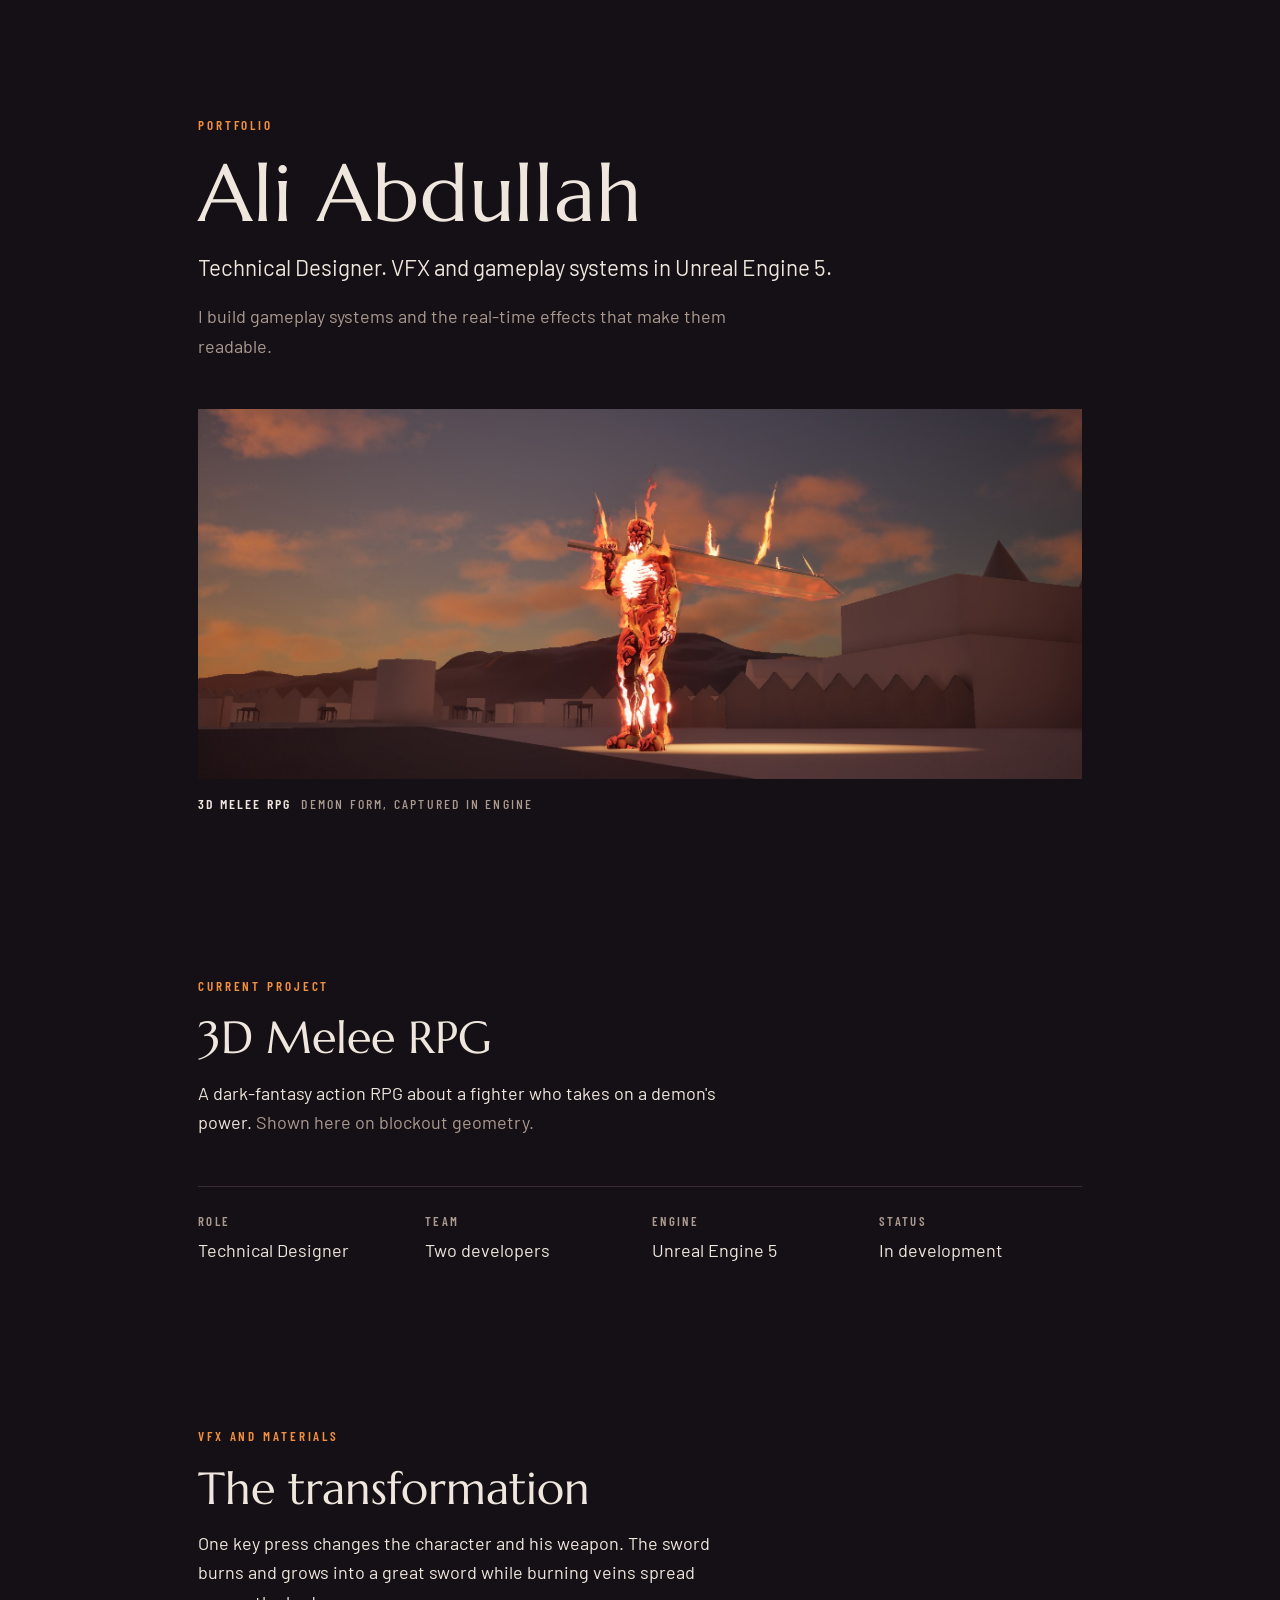
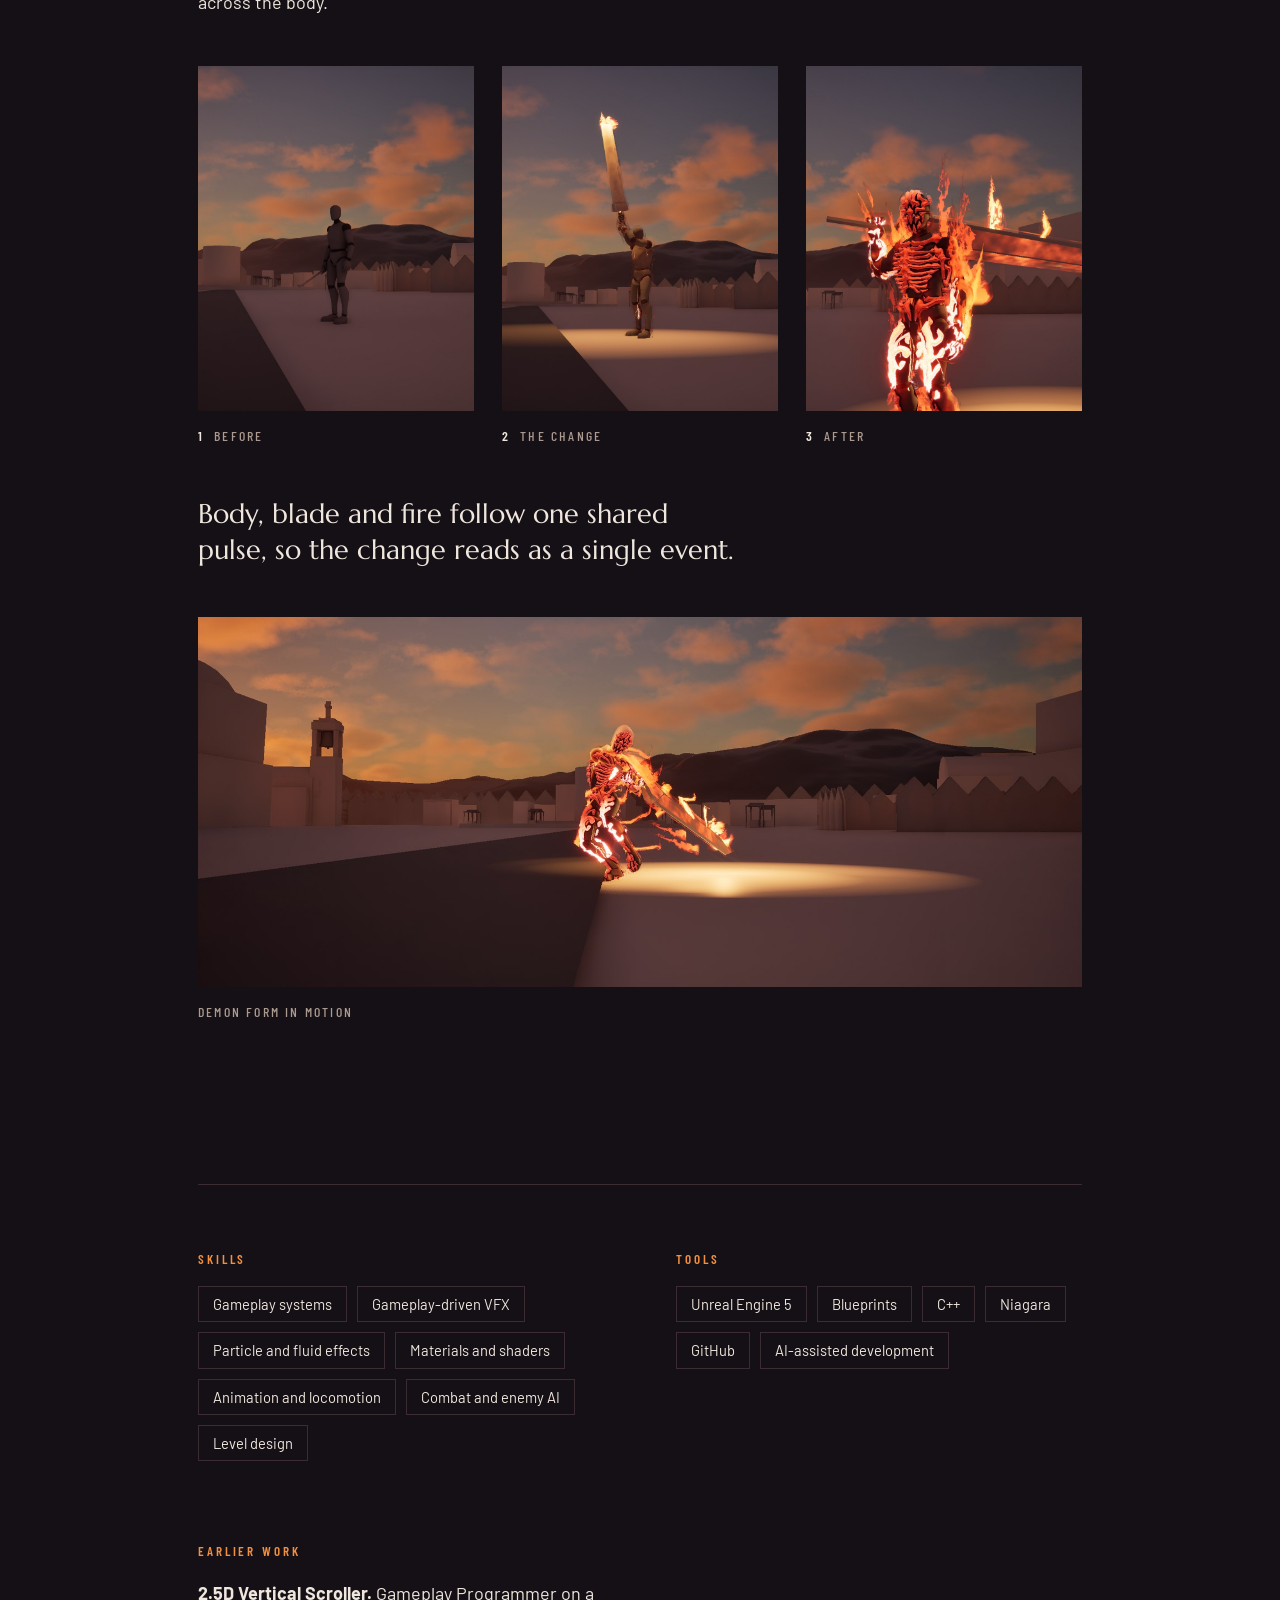
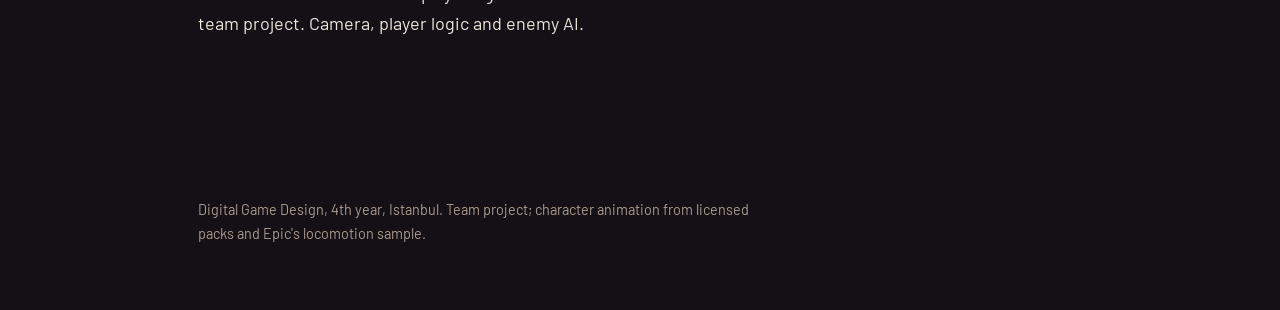
==== index.html @ fcb7a3b5 "Portfolio page: the demon transformation Co-Authored-By: Claude Opus 5.5 <noreply@anthropic.com>" ====
<!DOCTYPE html>
<html lang="en">
<head>
<meta charset="utf-8">
<meta name="viewport" content="width=device-width, initial-scale=1">
<title>Ali Abdullah Portfolio</title>
<meta name="description" content="Technical Designer. VFX and gameplay systems in Unreal Engine 5.">
<meta property="og:title" content="Ali Abdullah Portfolio">
<meta property="og:description" content="Technical Designer. VFX and gameplay systems in Unreal Engine 5.">
<meta property="og:image" content="https://alien755.github.io/portfolio/img/hero.jpg">
<style>body{margin:0}img{max-width:100%}</style>
</head>
<body>
<link rel="stylesheet" href="https://fonts.googleapis.com/css2?family=Barlow:wght@400;500;600&family=Barlow+Condensed:wght@500;600&family=Marcellus&display=swap">
<style>
  /* Layout: one quiet column at dusk. Film stills carry the page; each has a few lines of text and a lot of air around it. */
  :root {
    color-scheme: dark;
    --bg: #151015;
    --bg-raised: #1e171c;
    --line: #3b2c31;
    --fg: #efe6dd;
    --muted: #ab9a90;
    --ember: #f2903f;
    --display: "Marcellus", Georgia, "Times New Roman", serif;
    --body: "Barlow", "Segoe UI", system-ui, sans-serif;
    --label: "Barlow Condensed", "Arial Narrow", "Segoe UI", sans-serif;
    --gap-section: clamp(80px, 13vw, 160px);
    --gap-block: clamp(28px, 4.5vw, 48px);
  }
  * { box-sizing: border-box; }
  body {
    background: var(--bg);
    color: var(--fg);
    font-family: var(--body);
    font-size: 18px;
    line-height: 1.65;
  }
  .page {
    max-width: 980px;
    margin-inline: auto;
    padding-inline: clamp(20px, 5vw, 48px);
    padding-block: clamp(56px, 9vw, 120px) 64px;
    display: flex;
    flex-direction: column;
    gap: var(--gap-section);
  }
  h1, h2, h3, p, figure, dl, dd, ul { margin: 0; }
  h1, h2 { font-family: var(--display); font-weight: 400; text-wrap: balance; }
  h1 { font-size: clamp(2.8rem, 9vw, 5rem); line-height: 1; letter-spacing: 0.01em; }
  h2 { font-size: clamp(1.9rem, 5vw, 2.8rem); line-height: 1.1; }
  p { max-width: 54ch; }
  .label {
    font-family: var(--label);
    font-weight: 600;
    font-size: 0.82rem;
    letter-spacing: 0.22em;
    text-transform: uppercase;
    color: var(--ember);
  }
  .muted { color: var(--muted); }
  .block { display: flex; flex-direction: column; gap: var(--gap-block); }
  .head { display: flex; flex-direction: column; gap: 16px; }

  /* Opening */
  .role { font-size: clamp(1.1rem, 2.6vw, 1.4rem); }
  .lede { color: var(--muted); }

  /* Stills */
  .still { display: flex; flex-direction: column; gap: 14px; }
  .frame { overflow: hidden; background: var(--bg-raised); max-width: 100%; }
  .frame img { display: block; width: 100%; height: 100%; object-fit: cover; }
  .frame.scope { aspect-ratio: 2.39 / 1; }
  .frame.tall { aspect-ratio: 4 / 5; }
  .still figcaption {
    font-family: var(--label);
    font-weight: 500;
    font-size: 0.86rem;
    letter-spacing: 0.16em;
    text-transform: uppercase;
    color: var(--muted);
  }
  .still figcaption b { color: var(--fg); font-weight: 600; margin-right: 10px; }
  .hero img { object-position: 50% 72%; }
  .motion img { object-position: 50% 70%; }

  /* Project facts */
  .facts {
    display: grid;
    grid-template-columns: repeat(4, minmax(0, 1fr));
    gap: 24px;
    border-top: 1px solid var(--line);
    padding-top: 24px;
  }
  .facts div { display: flex; flex-direction: column; gap: 4px; min-width: 0; }
  .facts dt { font-family: var(--label); font-weight: 600; font-size: 0.8rem; letter-spacing: 0.18em; text-transform: uppercase; color: var(--muted); }

  /* The three frames of the change */
  .strip { display: grid; grid-template-columns: repeat(3, minmax(0, 1fr)); gap: clamp(12px, 2.4vw, 28px); }
  .aside { font-family: var(--display); font-size: clamp(1.25rem, 3vw, 1.7rem); line-height: 1.35; max-width: 30ch; text-wrap: balance; }

  /* Closing */
  .closing { display: grid; grid-template-columns: repeat(2, minmax(0, 1fr)); gap: clamp(40px, 7vw, 80px) clamp(32px, 6vw, 72px); border-top: 1px solid var(--line); padding-top: clamp(40px, 6vw, 64px); }
  .closing > div { min-width: 0; display: flex; flex-direction: column; gap: 16px; }
  .tags { list-style: none; padding: 0; display: flex; flex-wrap: wrap; gap: 10px; }
  .tags li { border: 1px solid var(--line); padding: 5px 14px; font-size: 0.92rem; }
  .mail { display: flex; flex-wrap: wrap; align-items: center; gap: 14px; }
  .mail span { font-family: var(--display); font-size: clamp(1.15rem, 3.4vw, 1.5rem); overflow-wrap: anywhere; user-select: all; }
  .mail button {
    font: 600 0.8rem var(--label);
    letter-spacing: 0.18em;
    text-transform: uppercase;
    color: var(--fg);
    background: transparent;
    border: 1px solid var(--line);
    padding: 7px 14px;
    cursor: pointer;
  }
  .mail button:hover { border-color: var(--ember); color: var(--ember); }
  .mail button:focus-visible { outline: 2px solid var(--ember); outline-offset: 3px; }
  footer { color: var(--muted); font-size: 0.9rem; }
  footer p { max-width: 70ch; }

  @media (max-width: 700px) {
    body { font-size: 17px; }
    .frame.scope { aspect-ratio: 16 / 9; }
    .hero img { object-position: 50% 60%; }
    .motion img { object-position: 50% 55%; }
    .facts { grid-template-columns: repeat(2, minmax(0, 1fr)); }
    .closing { grid-template-columns: minmax(0, 1fr); }
  }
  @media (max-width: 540px) {
    .strip { grid-template-columns: minmax(0, 1fr); gap: 28px; }
    .frame.tall { aspect-ratio: 1 / 1; }
  }
</style>

<main class="page">

  <header class="block">
    <div class="head">
      <span class="label">Portfolio</span>
      <h1>Ali Abdullah</h1>
      <p class="role">Technical Designer. VFX and gameplay systems in Unreal Engine 5.</p>
      <p class="lede">I build gameplay systems and the real-time effects that make them readable.</p>
    </div>
    <figure class="still hero">
      <div class="frame scope"><img src="img/hero.jpg" alt="A burning demon figure stands at sunset with a huge flaming great sword resting on his shoulder."></div>
      <figcaption><b>3D Melee RPG</b>Demon form, captured in engine</figcaption>
    </figure>
  </header>

  <section class="block">
    <div class="head">
      <span class="label">Current project</span>
      <h2>3D Melee RPG</h2>
      <p>A dark-fantasy action RPG about a fighter who takes on a demon's power. <span class="muted">Shown here on blockout geometry.</span></p>
    </div>
    <dl class="facts">
      <div><dt>Role</dt><dd>Technical Designer</dd></div>
      <div><dt>Team</dt><dd>Two developers</dd></div>
      <div><dt>Engine</dt><dd>Unreal Engine 5</dd></div>
      <div><dt>Status</dt><dd>In development</dd></div>
    </dl>
  </section>

  <section class="block">
    <div class="head">
      <span class="label">VFX and materials</span>
      <h2>The transformation</h2>
      <p>One key press changes the character and his weapon. The sword burns and grows into a great sword while burning veins spread across the body.</p>
    </div>
    <div class="strip">
      <figure class="still">
        <div class="frame tall"><img src="img/change-1.jpg" alt="A plain grey fighter stands with a small sword held low."></div>
        <figcaption><b>1</b>Before</figcaption>
      </figure>
      <figure class="still">
        <div class="frame tall"><img src="img/change-2.jpg" alt="The fighter holds a huge glowing sword straight overhead, flame at its tip."></div>
        <figcaption><b>2</b>The change</figcaption>
      </figure>
      <figure class="still">
        <div class="frame tall"><img src="img/change-3.jpg" alt="Close view of the demon form: glowing ribs and face, flames rising from the great sword on his shoulder."></div>
        <figcaption><b>3</b>After</figcaption>
      </figure>
    </div>
    <p class="aside">Body, blade and fire follow one shared pulse, so the change reads as a single event.</p>
    <figure class="still motion">
      <div class="frame scope"><img src="img/heat.jpg" alt="The demon form sweeps the great sword low, fire streaks trailing behind the blade."></div>
      <figcaption>Demon form in motion</figcaption>
    </figure>
  </section>

  <section class="closing">
    <div>
      <span class="label">Skills</span>
      <ul class="tags">
        <li>Gameplay systems</li>
        <li>Gameplay-driven VFX</li>
        <li>Particle and fluid effects</li>
        <li>Materials and shaders</li>
        <li>Animation and locomotion</li>
        <li>Combat and enemy AI</li>
        <li>Level design</li>
      </ul>
    </div>
    <div>
      <span class="label">Tools</span>
      <ul class="tags">
        <li>Unreal Engine 5</li>
        <li>Blueprints</li>
        <li>C++</li>
        <li>Niagara</li>
        <li>GitHub</li>
        <li>AI-assisted development</li>
      </ul>
    </div>
    <div>
      <span class="label">Earlier work</span>
      <p><b>2.5D Vertical Scroller.</b> Gameplay Programmer on a team project. Camera, player logic and enemy AI.</p>
    </div>
  </section>

  <footer>
    <p>Digital Game Design, 4th year, Istanbul. Team project; character animation from licensed packs and Epic's locomotion sample.</p>
  </footer>

</main>
</body>
</html>
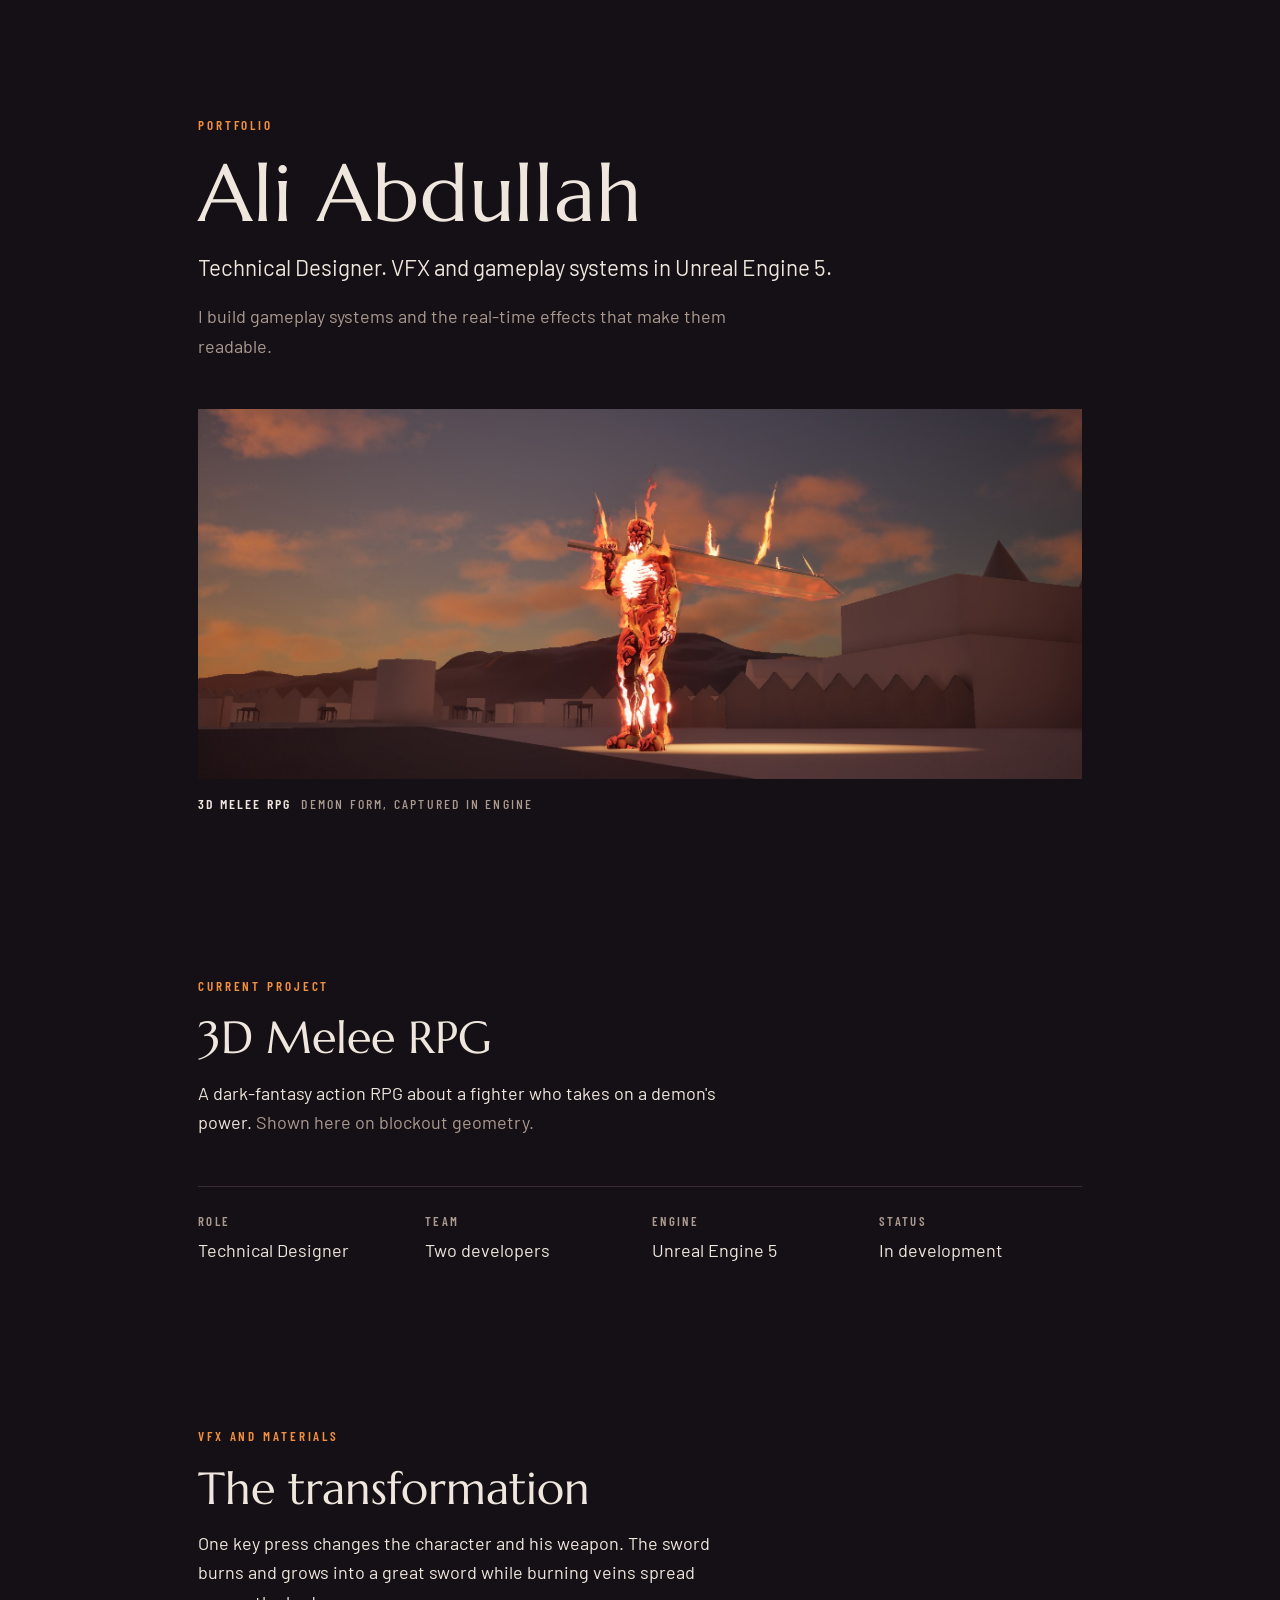
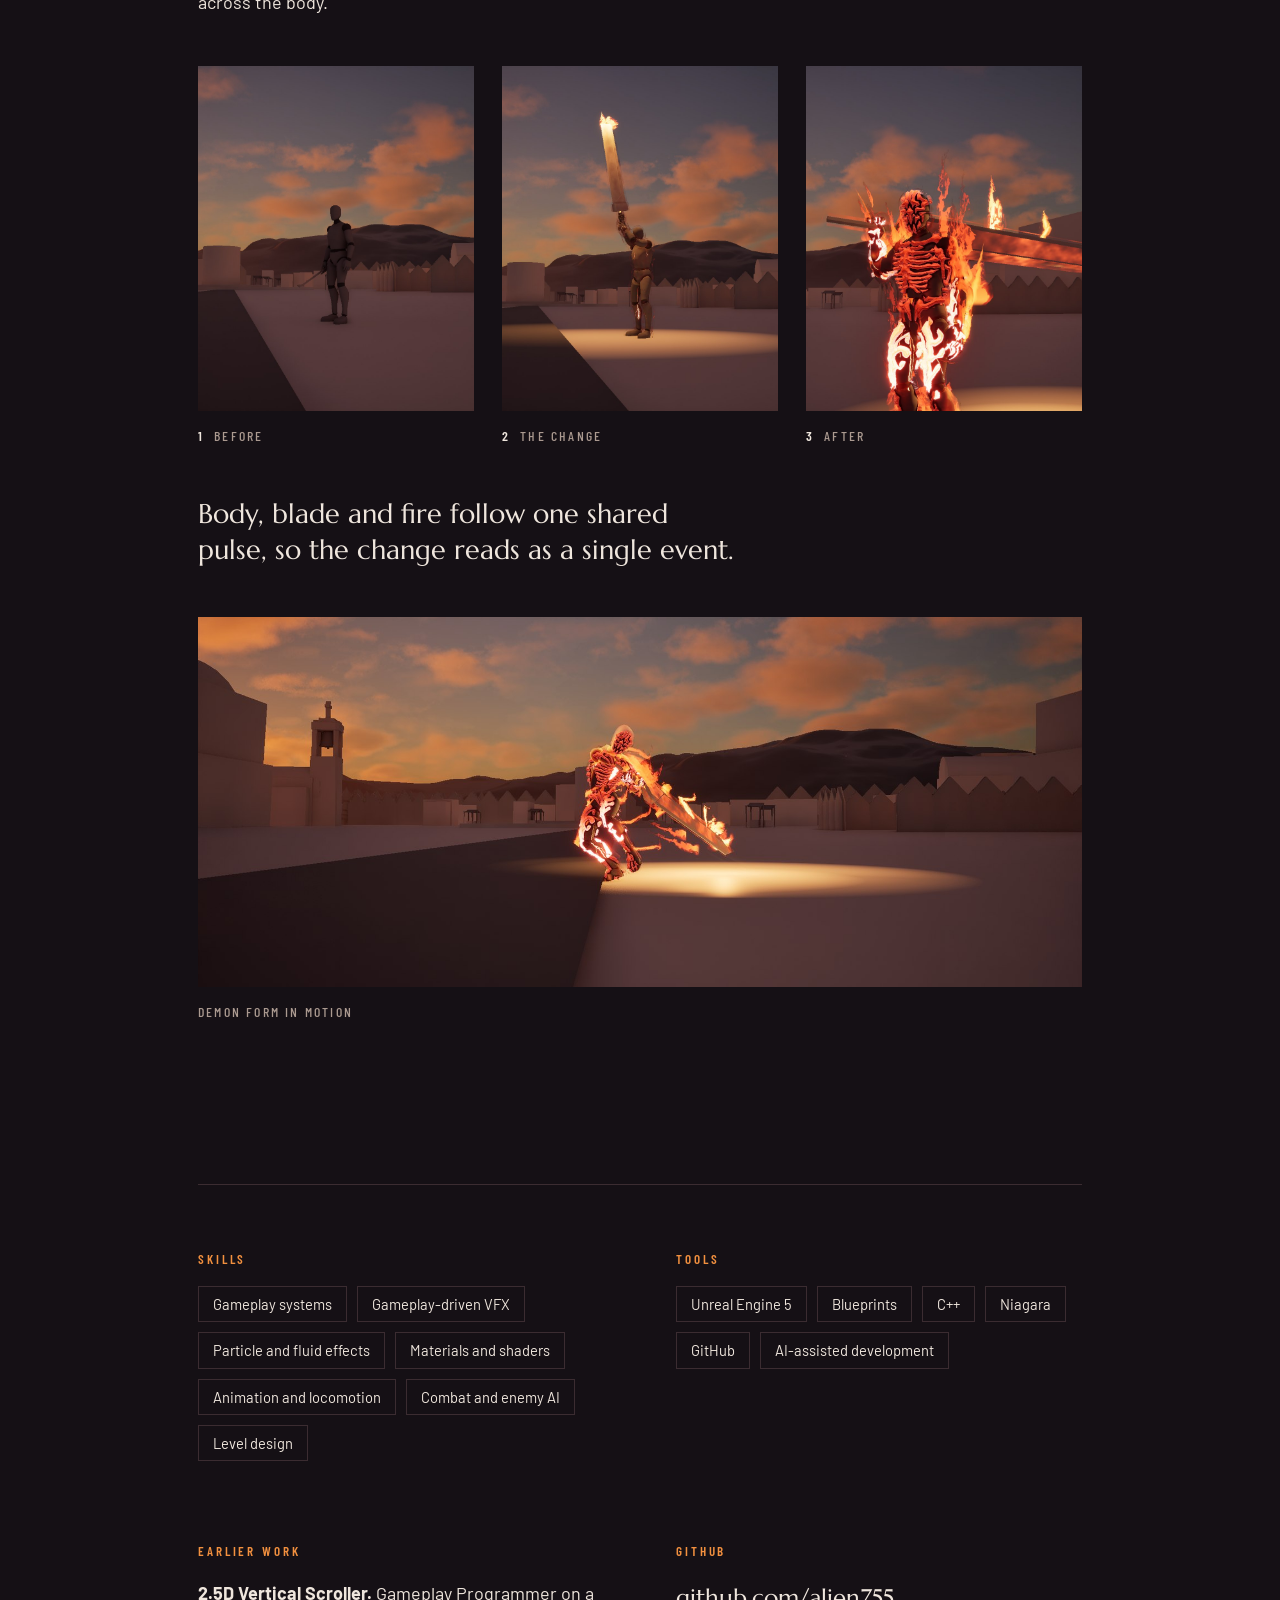
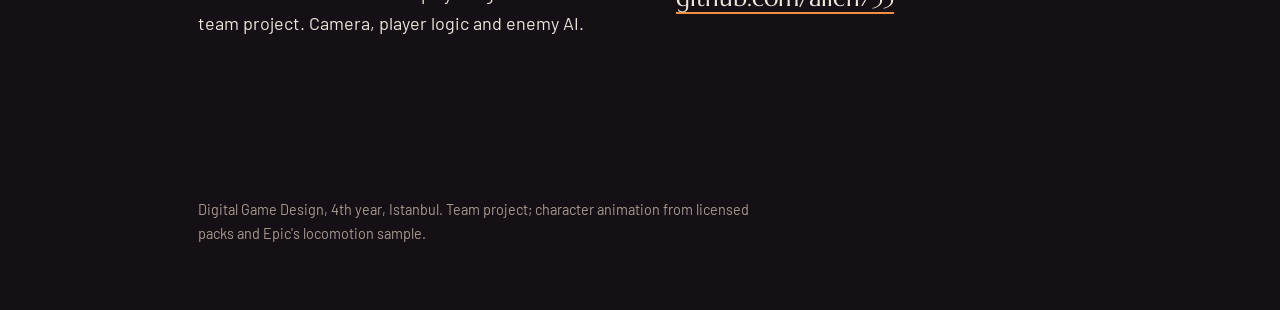
==== commit 646dbb1b: "Add the GitHub link Co-Authored-By: Claude Opus 5.5 <noreply@anthropic.com>" ====
--- a/index.html
+++ b/index.html
@@ -104,6 +104,9 @@
   .closing > div { min-width: 0; display: flex; flex-direction: column; gap: 16px; }
   .tags { list-style: none; padding: 0; display: flex; flex-wrap: wrap; gap: 10px; }
   .tags li { border: 1px solid var(--line); padding: 5px 14px; font-size: 0.92rem; }
+  .link { font-family: var(--display); font-size: clamp(1.15rem, 3.4vw, 1.5rem); color: var(--fg); text-decoration-color: var(--ember); text-underline-offset: 6px; overflow-wrap: anywhere; }
+  .link:hover { color: var(--ember); }
+  .link:focus-visible { outline: 2px solid var(--ember); outline-offset: 3px; }
   .mail { display: flex; flex-wrap: wrap; align-items: center; gap: 14px; }
   .mail span { font-family: var(--display); font-size: clamp(1.15rem, 3.4vw, 1.5rem); overflow-wrap: anywhere; user-select: all; }
   .mail button {
@@ -219,6 +222,10 @@
       <span class="label">Earlier work</span>
       <p><b>2.5D Vertical Scroller.</b> Gameplay Programmer on a team project. Camera, player logic and enemy AI.</p>
     </div>
+    <div>
+      <span class="label">GitHub</span>
+      <p><a class="link" href="https://github.com/alien755">github.com/alien755</a></p>
+    </div>
   </section>
 
   <footer>
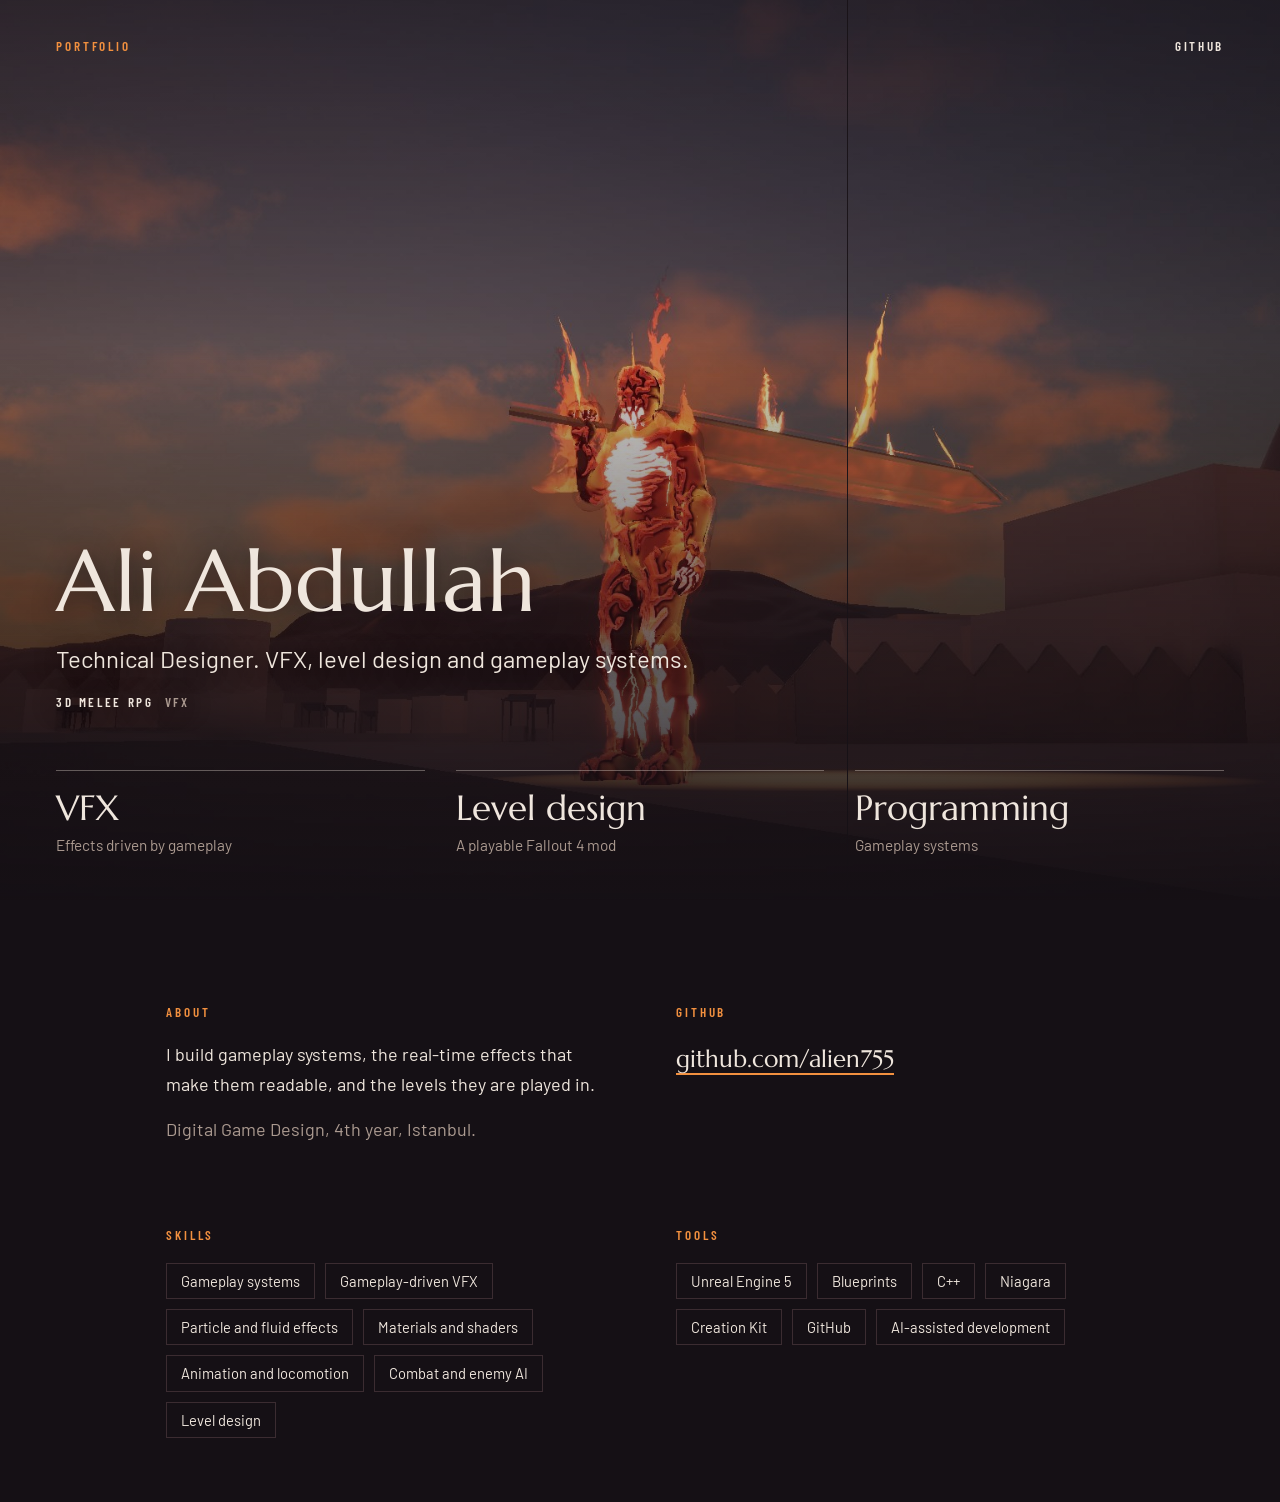
==== commit 2f46c27b: "First page with changing stills; separate VFX, level design and programming pages Co-Authored-By: Cl" ====
--- a/index.html
+++ b/index.html
@@ -4,234 +4,119 @@
 <meta charset="utf-8">
 <meta name="viewport" content="width=device-width, initial-scale=1">
 <title>Ali Abdullah Portfolio</title>
-<meta name="description" content="Technical Designer. VFX and gameplay systems in Unreal Engine 5.">
+<meta name="description" content="Technical Designer. VFX, level design and gameplay systems.">
 <meta property="og:title" content="Ali Abdullah Portfolio">
-<meta property="og:description" content="Technical Designer. VFX and gameplay systems in Unreal Engine 5.">
+<meta property="og:description" content="Technical Designer. VFX, level design and gameplay systems.">
 <meta property="og:image" content="https://alien755.github.io/portfolio/img/hero.jpg">
-<style>body{margin:0}img{max-width:100%}</style>
+<link rel="stylesheet" href="https://fonts.googleapis.com/css2?family=Barlow:wght@400;500;600&family=Barlow+Condensed:wght@500;600&family=Marcellus&display=swap">
+<link rel="stylesheet" href="styles.css">
 </head>
 <body>
-<link rel="stylesheet" href="https://fonts.googleapis.com/css2?family=Barlow:wght@400;500;600&family=Barlow+Condensed:wght@500;600&family=Marcellus&display=swap">
-<style>
-  /* Layout: one quiet column at dusk. Film stills carry the page; each has a few lines of text and a lot of air around it. */
-  :root {
-    color-scheme: dark;
-    --bg: #151015;
-    --bg-raised: #1e171c;
-    --line: #3b2c31;
-    --fg: #efe6dd;
-    --muted: #ab9a90;
-    --ember: #f2903f;
-    --display: "Marcellus", Georgia, "Times New Roman", serif;
-    --body: "Barlow", "Segoe UI", system-ui, sans-serif;
-    --label: "Barlow Condensed", "Arial Narrow", "Segoe UI", sans-serif;
-    --gap-section: clamp(80px, 13vw, 160px);
-    --gap-block: clamp(28px, 4.5vw, 48px);
-  }
-  * { box-sizing: border-box; }
-  body {
-    background: var(--bg);
-    color: var(--fg);
-    font-family: var(--body);
-    font-size: 18px;
-    line-height: 1.65;
-  }
-  .page {
-    max-width: 980px;
-    margin-inline: auto;
-    padding-inline: clamp(20px, 5vw, 48px);
-    padding-block: clamp(56px, 9vw, 120px) 64px;
-    display: flex;
-    flex-direction: column;
-    gap: var(--gap-section);
-  }
-  h1, h2, h3, p, figure, dl, dd, ul { margin: 0; }
-  h1, h2 { font-family: var(--display); font-weight: 400; text-wrap: balance; }
-  h1 { font-size: clamp(2.8rem, 9vw, 5rem); line-height: 1; letter-spacing: 0.01em; }
-  h2 { font-size: clamp(1.9rem, 5vw, 2.8rem); line-height: 1.1; }
-  p { max-width: 54ch; }
-  .label {
-    font-family: var(--label);
-    font-weight: 600;
-    font-size: 0.82rem;
-    letter-spacing: 0.22em;
-    text-transform: uppercase;
-    color: var(--ember);
-  }
-  .muted { color: var(--muted); }
-  .block { display: flex; flex-direction: column; gap: var(--gap-block); }
-  .head { display: flex; flex-direction: column; gap: 16px; }
 
-  /* Opening */
-  .role { font-size: clamp(1.1rem, 2.6vw, 1.4rem); }
-  .lede { color: var(--muted); }
+<main>
+  <section class="stage">
+    <div class="slides" aria-hidden="true">
+      <div class="slide is-on" style="background-image: url(img/hero.jpg); background-position: 50% 62%"></div>
+      <div class="slide"></div>
+    </div>
+    <div class="scrim" aria-hidden="true"></div>
 
-  /* Stills */
-  .still { display: flex; flex-direction: column; gap: 14px; }
-  .frame { overflow: hidden; background: var(--bg-raised); max-width: 100%; }
-  .frame img { display: block; width: 100%; height: 100%; object-fit: cover; }
-  .frame.scope { aspect-ratio: 2.39 / 1; }
-  .frame.tall { aspect-ratio: 4 / 5; }
-  .still figcaption {
-    font-family: var(--label);
-    font-weight: 500;
-    font-size: 0.86rem;
-    letter-spacing: 0.16em;
-    text-transform: uppercase;
-    color: var(--muted);
-  }
-  .still figcaption b { color: var(--fg); font-weight: 600; margin-right: 10px; }
-  .hero img { object-position: 50% 72%; }
-  .motion img { object-position: 50% 70%; }
+    <div class="stage-top">
+      <span class="label">Portfolio</span>
+      <a href="https://github.com/alien755">GitHub</a>
+    </div>
 
-  /* Project facts */
-  .facts {
-    display: grid;
-    grid-template-columns: repeat(4, minmax(0, 1fr));
-    gap: 24px;
-    border-top: 1px solid var(--line);
-    padding-top: 24px;
-  }
-  .facts div { display: flex; flex-direction: column; gap: 4px; min-width: 0; }
-  .facts dt { font-family: var(--label); font-weight: 600; font-size: 0.8rem; letter-spacing: 0.18em; text-transform: uppercase; color: var(--muted); }
-
-  /* The three frames of the change */
-  .strip { display: grid; grid-template-columns: repeat(3, minmax(0, 1fr)); gap: clamp(12px, 2.4vw, 28px); }
-  .aside { font-family: var(--display); font-size: clamp(1.25rem, 3vw, 1.7rem); line-height: 1.35; max-width: 30ch; text-wrap: balance; }
-
-  /* Closing */
-  .closing { display: grid; grid-template-columns: repeat(2, minmax(0, 1fr)); gap: clamp(40px, 7vw, 80px) clamp(32px, 6vw, 72px); border-top: 1px solid var(--line); padding-top: clamp(40px, 6vw, 64px); }
-  .closing > div { min-width: 0; display: flex; flex-direction: column; gap: 16px; }
-  .tags { list-style: none; padding: 0; display: flex; flex-wrap: wrap; gap: 10px; }
-  .tags li { border: 1px solid var(--line); padding: 5px 14px; font-size: 0.92rem; }
-  .link { font-family: var(--display); font-size: clamp(1.15rem, 3.4vw, 1.5rem); color: var(--fg); text-decoration-color: var(--ember); text-underline-offset: 6px; overflow-wrap: anywhere; }
-  .link:hover { color: var(--ember); }
-  .link:focus-visible { outline: 2px solid var(--ember); outline-offset: 3px; }
-  .mail { display: flex; flex-wrap: wrap; align-items: center; gap: 14px; }
-  .mail span { font-family: var(--display); font-size: clamp(1.15rem, 3.4vw, 1.5rem); overflow-wrap: anywhere; user-select: all; }
-  .mail button {
-    font: 600 0.8rem var(--label);
-    letter-spacing: 0.18em;
-    text-transform: uppercase;
-    color: var(--fg);
-    background: transparent;
-    border: 1px solid var(--line);
-    padding: 7px 14px;
-    cursor: pointer;
-  }
-  .mail button:hover { border-color: var(--ember); color: var(--ember); }
-  .mail button:focus-visible { outline: 2px solid var(--ember); outline-offset: 3px; }
-  footer { color: var(--muted); font-size: 0.9rem; }
-  footer p { max-width: 70ch; }
-
-  @media (max-width: 700px) {
-    body { font-size: 17px; }
-    .frame.scope { aspect-ratio: 16 / 9; }
-    .hero img { object-position: 50% 60%; }
-    .motion img { object-position: 50% 55%; }
-    .facts { grid-template-columns: repeat(2, minmax(0, 1fr)); }
-    .closing { grid-template-columns: minmax(0, 1fr); }
-  }
-  @media (max-width: 540px) {
-    .strip { grid-template-columns: minmax(0, 1fr); gap: 28px; }
-    .frame.tall { aspect-ratio: 1 / 1; }
-  }
-</style>
-
-<main class="page">
-
-  <header class="block">
-    <div class="head">
-      <span class="label">Portfolio</span>
-      <h1>Ali Abdullah</h1>
-      <p class="role">Technical Designer. VFX and gameplay systems in Unreal Engine 5.</p>
-      <p class="lede">I build gameplay systems and the real-time effects that make them readable.</p>
-    </div>
-    <figure class="still hero">
-      <div class="frame scope"><img src="img/hero.jpg" alt="A burning demon figure stands at sunset with a huge flaming great sword resting on his shoulder."></div>
-      <figcaption><b>3D Melee RPG</b>Demon form, captured in engine</figcaption>
-    </figure>
-  </header>
-
-  <section class="block">
-    <div class="head">
-      <span class="label">Current project</span>
-      <h2>3D Melee RPG</h2>
-      <p>A dark-fantasy action RPG about a fighter who takes on a demon's power. <span class="muted">Shown here on blockout geometry.</span></p>
-    </div>
-    <dl class="facts">
-      <div><dt>Role</dt><dd>Technical Designer</dd></div>
-      <div><dt>Team</dt><dd>Two developers</dd></div>
-      <div><dt>Engine</dt><dd>Unreal Engine 5</dd></div>
-      <div><dt>Status</dt><dd>In development</dd></div>
-    </dl>
-  </section>
-
-  <section class="block">
-    <div class="head">
-      <span class="label">VFX and materials</span>
-      <h2>The transformation</h2>
-      <p>One key press changes the character and his weapon. The sword burns and grows into a great sword while burning veins spread across the body.</p>
-    </div>
-    <div class="strip">
-      <figure class="still">
-        <div class="frame tall"><img src="img/change-1.jpg" alt="A plain grey fighter stands with a small sword held low."></div>
-        <figcaption><b>1</b>Before</figcaption>
-      </figure>
-      <figure class="still">
-        <div class="frame tall"><img src="img/change-2.jpg" alt="The fighter holds a huge glowing sword straight overhead, flame at its tip."></div>
-        <figcaption><b>2</b>The change</figcaption>
-      </figure>
-      <figure class="still">
-        <div class="frame tall"><img src="img/change-3.jpg" alt="Close view of the demon form: glowing ribs and face, flames rising from the great sword on his shoulder."></div>
-        <figcaption><b>3</b>After</figcaption>
-      </figure>
-    </div>
-    <p class="aside">Body, blade and fire follow one shared pulse, so the change reads as a single event.</p>
-    <figure class="still motion">
-      <div class="frame scope"><img src="img/heat.jpg" alt="The demon form sweeps the great sword low, fire streaks trailing behind the blade."></div>
-      <figcaption>Demon form in motion</figcaption>
-    </figure>
-  </section>
-
-  <section class="closing">
-    <div>
-      <span class="label">Skills</span>
-      <ul class="tags">
-        <li>Gameplay systems</li>
-        <li>Gameplay-driven VFX</li>
-        <li>Particle and fluid effects</li>
-        <li>Materials and shaders</li>
-        <li>Animation and locomotion</li>
-        <li>Combat and enemy AI</li>
-        <li>Level design</li>
-      </ul>
-    </div>
-    <div>
-      <span class="label">Tools</span>
-      <ul class="tags">
-        <li>Unreal Engine 5</li>
-        <li>Blueprints</li>
-        <li>C++</li>
-        <li>Niagara</li>
-        <li>GitHub</li>
-        <li>AI-assisted development</li>
-      </ul>
-    </div>
-    <div>
-      <span class="label">Earlier work</span>
-      <p><b>2.5D Vertical Scroller.</b> Gameplay Programmer on a team project. Camera, player logic and enemy AI.</p>
-    </div>
-    <div>
-      <span class="label">GitHub</span>
-      <p><a class="link" href="https://github.com/alien755">github.com/alien755</a></p>
+    <div class="stage-body">
+      <div class="stage-name">
+        <h1>Ali Abdullah</h1>
+        <p class="role">Technical Designer. VFX, level design and gameplay systems.</p>
+        <p class="now" id="now"><b>3D Melee RPG</b> &nbsp;VFX</p>
+      </div>
+      <nav class="doors" aria-label="Sections">
+        <a class="door" href="vfx.html"><strong>VFX</strong><span>Effects driven by gameplay</span></a>
+        <a class="door" href="level-design.html"><strong>Level design</strong><span>A playable Fallout 4 mod</span></a>
+        <a class="door" href="programming.html"><strong>Programming</strong><span>Gameplay systems</span></a>
+      </nav>
     </div>
   </section>
 
-  <footer>
-    <p>Digital Game Design, 4th year, Istanbul. Team project; character animation from licensed packs and Epic's locomotion sample.</p>
-  </footer>
+  <div class="page">
+    <section class="about">
+      <div>
+        <span class="label">About</span>
+        <p>I build gameplay systems, the real-time effects that make them readable, and the levels they are played in.</p>
+        <p class="muted">Digital Game Design, 4th year, Istanbul.</p>
+      </div>
+      <div>
+        <span class="label">GitHub</span>
+        <p><a class="link" href="https://github.com/alien755">github.com/alien755</a></p>
+      </div>
+      <div>
+        <span class="label">Skills</span>
+        <ul class="tags">
+          <li>Gameplay systems</li>
+          <li>Gameplay-driven VFX</li>
+          <li>Particle and fluid effects</li>
+          <li>Materials and shaders</li>
+          <li>Animation and locomotion</li>
+          <li>Combat and enemy AI</li>
+          <li>Level design</li>
+        </ul>
+      </div>
+      <div>
+        <span class="label">Tools</span>
+        <ul class="tags">
+          <li>Unreal Engine 5</li>
+          <li>Blueprints</li>
+          <li>C++</li>
+          <li>Niagara</li>
+          <li>Creation Kit</li>
+          <li>GitHub</li>
+          <li>AI-assisted development</li>
+        </ul>
+      </div>
+    </section>
+  </div>
+</main>
 
-</main>
+<script>
+  (function () {
+    var works = [
+      { src: "img/hero.jpg", pos: "50% 62%", title: "3D Melee RPG", kind: "VFX" },
+      { src: "img/ld-01.jpg", pos: "50% 50%", title: "Overkill Protocol", kind: "Level design" },
+      { src: "img/heat.jpg", pos: "50% 58%", title: "3D Melee RPG", kind: "VFX" },
+      { src: "img/ld-07.jpg", pos: "50% 45%", title: "Overkill Protocol", kind: "Level design" }
+    ];
+    var layers = document.querySelectorAll(".slide");
+    var now = document.getElementById("now");
+    var index = 0;
+    var front = 0;
+
+    function show(next) {
+      var work = works[next];
+      var picture = new Image();
+      picture.onload = function () {
+        var back = layers[1 - front];
+        back.style.backgroundImage = "url(" + work.src + ")";
+        back.style.backgroundPosition = work.pos;
+        back.classList.add("is-on");
+        layers[front].classList.remove("is-on");
+        front = 1 - front;
+        index = next;
+        now.textContent = "";
+        var title = document.createElement("b");
+        title.textContent = work.title;
+        now.appendChild(title);
+        now.appendChild(document.createTextNode("  " + work.kind));
+      };
+      picture.src = work.src;
+    }
+
+    setInterval(function () {
+      if (!document.hidden) { show((index + 1) % works.length); }
+    }, 6000);
+  })();
+</script>
+
 </body>
 </html>
--- a/styles.css
+++ b/styles.css
@@ -0,0 +1,234 @@
+/* Layout: a full-screen stage of changing stills on the first page; every other page is one quiet column of film stills with a few lines of text. */
+:root {
+  color-scheme: dark;
+  --bg: #151015;
+  --bg-rgb: 21, 16, 21;
+  --bg-raised: #1e171c;
+  --line: #3b2c31;
+  --fg: #efe6dd;
+  --muted: #ab9a90;
+  --ember: #f2903f;
+  --display: "Marcellus", Georgia, "Times New Roman", serif;
+  --body: "Barlow", "Segoe UI", system-ui, sans-serif;
+  --label: "Barlow Condensed", "Arial Narrow", "Segoe UI", sans-serif;
+  --gutter: clamp(20px, 5vw, 56px);
+  --gap-section: clamp(72px, 12vw, 150px);
+  --gap-block: clamp(28px, 4.5vw, 48px);
+}
+* { box-sizing: border-box; }
+html { scroll-behavior: smooth; }
+body {
+  margin: 0;
+  background: var(--bg);
+  color: var(--fg);
+  font-family: var(--body);
+  font-size: 18px;
+  line-height: 1.65;
+}
+img { max-width: 100%; }
+h1, h2, h3, p, figure, dl, dd, ul { margin: 0; }
+h1, h2, h3 { font-family: var(--display); font-weight: 400; text-wrap: balance; }
+h1 { font-size: clamp(2.8rem, 9vw, 5.4rem); line-height: 1; letter-spacing: 0.01em; }
+h2 { font-size: clamp(1.9rem, 5vw, 2.8rem); line-height: 1.1; }
+h3 { font-size: clamp(1.3rem, 3vw, 1.6rem); line-height: 1.2; }
+p { max-width: 56ch; }
+a { color: inherit; }
+a:focus-visible, button:focus-visible { outline: 2px solid var(--ember); outline-offset: 4px; }
+.label {
+  font-family: var(--label);
+  font-weight: 600;
+  font-size: 0.82rem;
+  letter-spacing: 0.22em;
+  text-transform: uppercase;
+  color: var(--ember);
+}
+.muted { color: var(--muted); }
+
+/* ---------- First page: the stage ---------- */
+.stage {
+  position: relative;
+  min-height: 100vh;
+  min-height: 100svh;
+  display: flex;
+  flex-direction: column;
+  justify-content: space-between;
+  gap: 40px;
+  padding: clamp(20px, 3.5vw, 36px) var(--gutter) clamp(24px, 4vw, 44px);
+  overflow: hidden;
+  isolation: isolate;
+}
+.slides, .slide, .scrim { position: absolute; inset: 0; }
+.slides { z-index: -2; background: var(--bg-raised); }
+.slide {
+  background-size: cover;
+  background-position: 50% 50%;
+  opacity: 0;
+  transition: opacity 1.8s ease;
+  will-change: opacity, transform;
+  animation: drift 16s ease-in-out infinite alternate;
+}
+.slide.is-on { opacity: 1; }
+@keyframes drift { from { transform: scale(1.03); } to { transform: scale(1.13); } }
+.scrim {
+  z-index: -1;
+  background:
+    linear-gradient(to top, rgba(var(--bg-rgb), 0.96) 0%, rgba(var(--bg-rgb), 0.55) 34%, rgba(var(--bg-rgb), 0.18) 62%, rgba(var(--bg-rgb), 0.5) 100%);
+}
+.stage-top { display: flex; justify-content: space-between; align-items: center; gap: 20px; }
+.stage-top a, .now {
+  font-family: var(--label);
+  font-weight: 600;
+  font-size: 0.82rem;
+  letter-spacing: 0.2em;
+  text-transform: uppercase;
+  text-decoration: none;
+}
+.stage-top a:hover { color: var(--ember); }
+.stage-body { display: flex; flex-direction: column; gap: clamp(28px, 5vw, 56px); }
+.stage-name { display: flex; flex-direction: column; gap: 14px; text-shadow: 0 2px 24px rgba(var(--bg-rgb), 0.7); }
+.stage-name .role { font-size: clamp(1.15rem, 2.8vw, 1.5rem); }
+.now { color: var(--muted); min-height: 1.4em; max-width: none; transition: opacity 0.6s ease; }
+.now b { color: var(--fg); font-weight: 600; }
+.doors { display: grid; grid-template-columns: repeat(3, minmax(0, 1fr)); gap: clamp(14px, 2.4vw, 32px); }
+.door {
+  display: flex;
+  flex-direction: column;
+  gap: 6px;
+  min-width: 0;
+  padding-top: 18px;
+  border-top: 1px solid rgba(239, 230, 221, 0.35);
+  text-decoration: none;
+  transition: border-color 0.25s ease, color 0.25s ease;
+}
+.door strong { font-family: var(--display); font-weight: 400; font-size: clamp(1.5rem, 3.6vw, 2.2rem); line-height: 1.1; }
+.door span { color: var(--muted); font-size: 0.96rem; line-height: 1.45; }
+.door:hover { border-top-color: var(--ember); color: var(--ember); }
+
+/* ---------- Inner pages ---------- */
+.site-head {
+  display: flex;
+  flex-wrap: wrap;
+  justify-content: space-between;
+  align-items: baseline;
+  gap: 12px 32px;
+  padding: clamp(20px, 3.5vw, 32px) var(--gutter);
+  border-bottom: 1px solid var(--line);
+}
+.brand { font-family: var(--display); font-size: 1.35rem; text-decoration: none; }
+.site-nav { display: flex; flex-wrap: wrap; gap: 8px 28px; }
+.site-nav a {
+  font-family: var(--label);
+  font-weight: 600;
+  font-size: 0.86rem;
+  letter-spacing: 0.18em;
+  text-transform: uppercase;
+  text-decoration: none;
+  color: var(--muted);
+  padding-bottom: 4px;
+  border-bottom: 1px solid transparent;
+}
+.site-nav a:hover { color: var(--fg); }
+.site-nav a[aria-current="page"] { color: var(--fg); border-bottom-color: var(--ember); }
+
+.page {
+  max-width: 1060px;
+  margin-inline: auto;
+  padding-inline: var(--gutter);
+  padding-block: clamp(48px, 8vw, 104px) 64px;
+  display: flex;
+  flex-direction: column;
+  gap: var(--gap-section);
+}
+.block { display: flex; flex-direction: column; gap: var(--gap-block); }
+.head { display: flex; flex-direction: column; gap: 16px; }
+.lede { color: var(--muted); }
+
+.still { display: flex; flex-direction: column; gap: 14px; min-width: 0; }
+.frame { overflow: hidden; background: var(--bg-raised); max-width: 100%; }
+.frame img { display: block; width: 100%; height: 100%; object-fit: cover; }
+.frame.scope { aspect-ratio: 2.39 / 1; }
+.frame.wide { aspect-ratio: 16 / 10; }
+.frame.tall { aspect-ratio: 4 / 5; }
+.still figcaption {
+  font-family: var(--label);
+  font-weight: 500;
+  font-size: 0.86rem;
+  letter-spacing: 0.16em;
+  text-transform: uppercase;
+  color: var(--muted);
+}
+.still figcaption b { color: var(--fg); font-weight: 600; margin-right: 10px; }
+
+.facts {
+  display: grid;
+  grid-template-columns: repeat(4, minmax(0, 1fr));
+  gap: 24px;
+  border-top: 1px solid var(--line);
+  padding-top: 24px;
+}
+.facts div { display: flex; flex-direction: column; gap: 4px; min-width: 0; }
+.facts dt { font-family: var(--label); font-weight: 600; font-size: 0.8rem; letter-spacing: 0.18em; text-transform: uppercase; color: var(--muted); }
+
+.strip { display: grid; grid-template-columns: repeat(3, minmax(0, 1fr)); gap: clamp(12px, 2.4vw, 28px); }
+.pair { display: grid; grid-template-columns: repeat(2, minmax(0, 1fr)); gap: clamp(20px, 3.4vw, 40px) clamp(12px, 2.4vw, 28px); }
+.aside { font-family: var(--display); font-size: clamp(1.25rem, 3vw, 1.7rem); line-height: 1.35; max-width: 30ch; text-wrap: balance; }
+
+.plain { list-style: none; padding: 0; display: flex; flex-direction: column; gap: 12px; max-width: 56ch; }
+.plain li { padding-left: 22px; position: relative; }
+.plain li::before { content: ""; position: absolute; left: 0; top: 0.8em; width: 10px; height: 1px; background: var(--ember); }
+
+.button {
+  align-self: flex-start;
+  font-family: var(--label);
+  font-weight: 600;
+  font-size: 0.9rem;
+  letter-spacing: 0.18em;
+  text-transform: uppercase;
+  text-decoration: none;
+  color: var(--bg);
+  background: var(--ember);
+  padding: 12px 22px;
+  transition: background 0.2s ease;
+}
+.button:hover { background: var(--fg); }
+
+.entries { display: flex; flex-direction: column; }
+.entry {
+  display: grid;
+  grid-template-columns: minmax(0, 4fr) minmax(0, 7fr);
+  gap: 16px clamp(24px, 5vw, 64px);
+  padding-block: clamp(28px, 4.5vw, 48px);
+  border-top: 1px solid var(--line);
+}
+.entry > div { display: flex; flex-direction: column; gap: 12px; min-width: 0; }
+
+.about { display: grid; grid-template-columns: repeat(2, minmax(0, 1fr)); gap: clamp(40px, 7vw, 80px) clamp(32px, 6vw, 72px); }
+.about > div { min-width: 0; display: flex; flex-direction: column; gap: 16px; }
+.tags { list-style: none; padding: 0; display: flex; flex-wrap: wrap; gap: 10px; }
+.tags li { border: 1px solid var(--line); padding: 5px 14px; font-size: 0.92rem; }
+.link { font-family: var(--display); font-size: clamp(1.15rem, 3.4vw, 1.5rem); text-decoration-color: var(--ember); text-underline-offset: 6px; overflow-wrap: anywhere; }
+.link:hover { color: var(--ember); }
+
+.next { display: flex; flex-wrap: wrap; justify-content: space-between; gap: 16px 32px; border-top: 1px solid var(--line); padding-top: 28px; }
+.next a { font-family: var(--display); font-size: clamp(1.2rem, 3vw, 1.6rem); text-decoration: none; }
+.next a:hover { color: var(--ember); }
+.site-foot { color: var(--muted); font-size: 0.9rem; padding: 0 var(--gutter) 48px; max-width: 1060px; margin-inline: auto; }
+.site-foot p { max-width: 70ch; }
+
+@media (max-width: 760px) {
+  body { font-size: 17px; }
+  .doors { grid-template-columns: minmax(0, 1fr); gap: 4px; }
+  .door { flex-direction: row; align-items: baseline; justify-content: space-between; gap: 16px; padding-block: 14px; }
+  .door span { text-align: right; font-size: 0.88rem; }
+  .frame.scope { aspect-ratio: 16 / 9; }
+  .facts { grid-template-columns: repeat(2, minmax(0, 1fr)); }
+  .about, .entry { grid-template-columns: minmax(0, 1fr); }
+}
+@media (max-width: 560px) {
+  .strip, .pair { grid-template-columns: minmax(0, 1fr); gap: 28px; }
+  .frame.tall { aspect-ratio: 1 / 1; }
+}
+@media (prefers-reduced-motion: reduce) {
+  html { scroll-behavior: auto; }
+  .slide { animation: none; transition-duration: 0.01s; }
+}
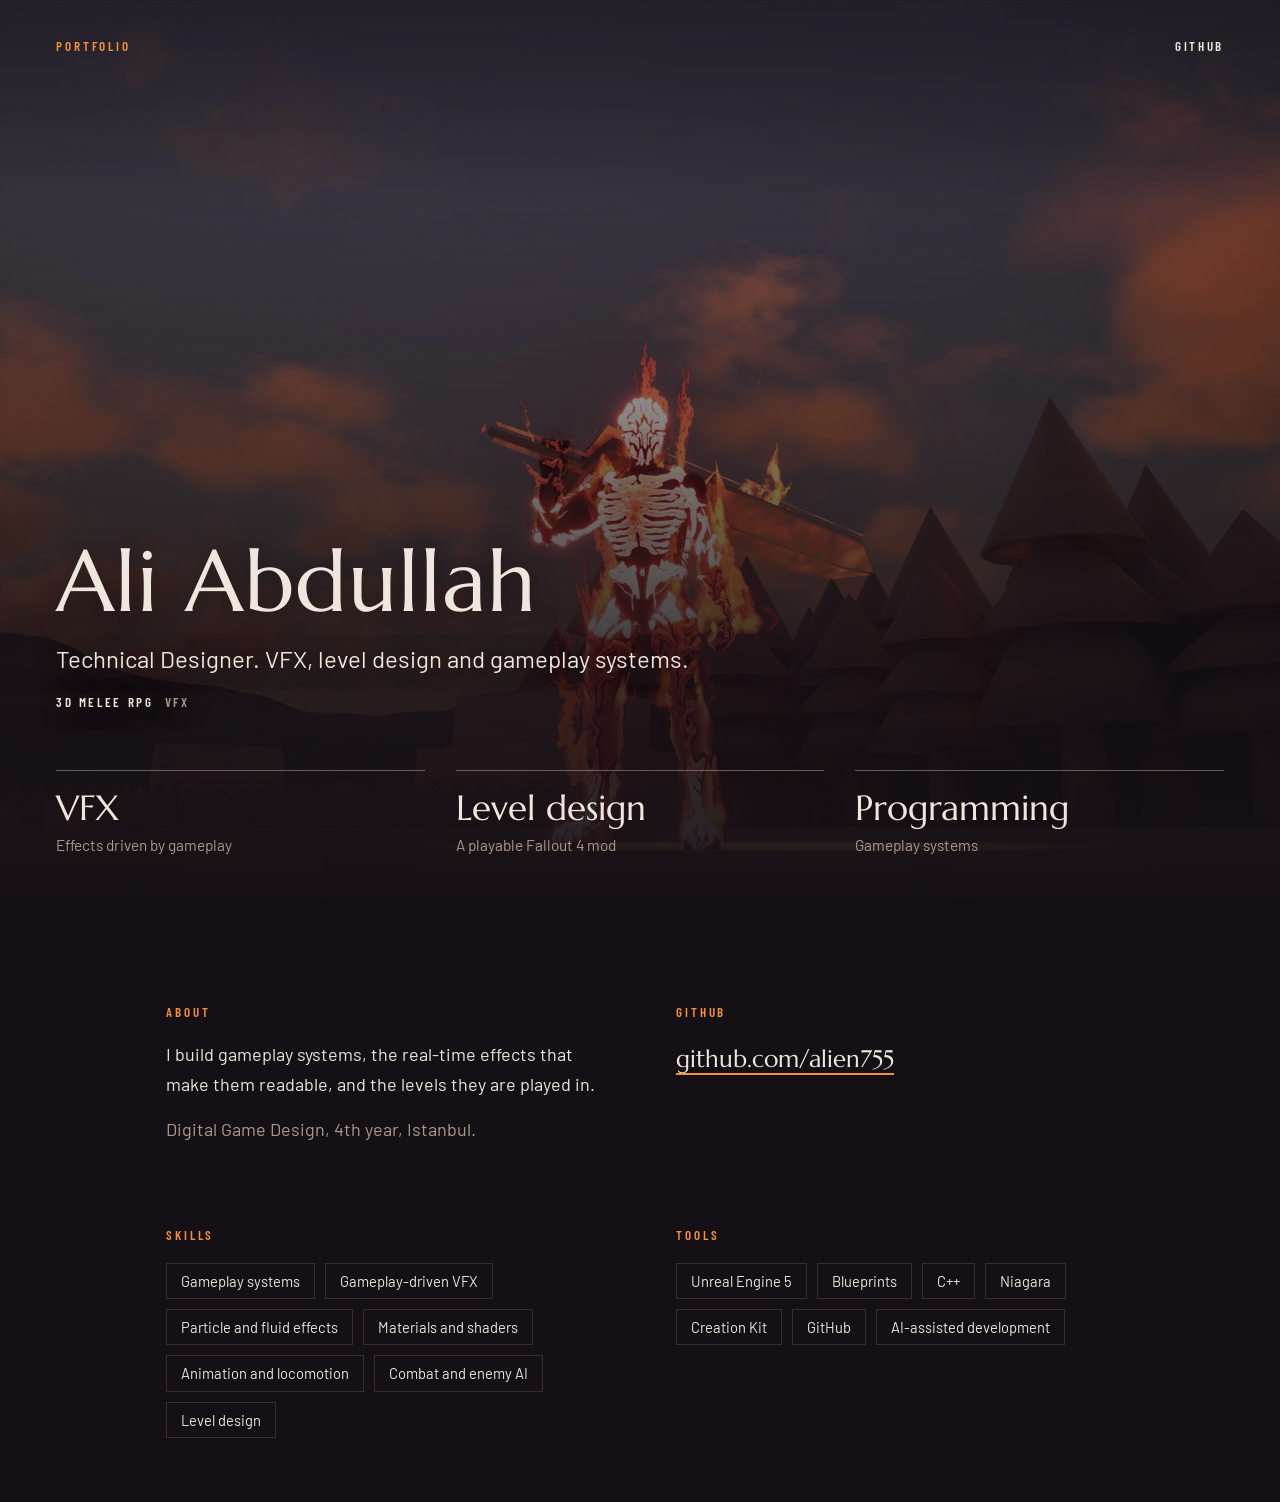
==== commit 65feca0a: "New pictures: each picture used in one place only; new VFX opening and backgrounds Co-Authored-By: C" ====
--- a/index.html
+++ b/index.html
@@ -16,7 +16,7 @@
 <main>
   <section class="stage">
     <div class="slides" aria-hidden="true">
-      <div class="slide is-on" style="background-image: url(img/hero.jpg); background-position: 50% 62%"></div>
+      <div class="slide is-on" style="background-image: url(img/home-demon.jpg); background-position: 50% 45%"></div>
       <div class="slide"></div>
     </div>
     <div class="scrim" aria-hidden="true"></div>
@@ -82,10 +82,10 @@
 <script>
   (function () {
     var works = [
+      { src: "img/home-demon.jpg", pos: "50% 45%", title: "3D Melee RPG", kind: "VFX" },
+      { src: "img/home-mod-cave.jpg", pos: "50% 50%", title: "Overkill Protocol", kind: "Level design" },
       { src: "img/hero.jpg", pos: "50% 62%", title: "3D Melee RPG", kind: "VFX" },
-      { src: "img/ld-01.jpg", pos: "50% 50%", title: "Overkill Protocol", kind: "Level design" },
-      { src: "img/heat.jpg", pos: "50% 58%", title: "3D Melee RPG", kind: "VFX" },
-      { src: "img/ld-07.jpg", pos: "50% 45%", title: "Overkill Protocol", kind: "Level design" }
+      { src: "img/home-mod-arena.jpg", pos: "50% 50%", title: "Overkill Protocol", kind: "Level design" }
     ];
     var layers = document.querySelectorAll(".slide");
     var now = document.getElementById("now");
--- a/styles.css
+++ b/styles.css
@@ -72,7 +72,7 @@
 .scrim {
   z-index: -1;
   background:
-    linear-gradient(to top, rgba(var(--bg-rgb), 0.96) 0%, rgba(var(--bg-rgb), 0.55) 34%, rgba(var(--bg-rgb), 0.18) 62%, rgba(var(--bg-rgb), 0.5) 100%);
+    linear-gradient(to top, rgba(var(--bg-rgb), 0.97) 0%, rgba(var(--bg-rgb), 0.78) 30%, rgba(var(--bg-rgb), 0.45) 58%, rgba(var(--bg-rgb), 0.2) 78%, rgba(var(--bg-rgb), 0.5) 100%);
 }
 .stage-top { display: flex; justify-content: space-between; align-items: center; gap: 20px; }
 .stage-top a, .now {
@@ -149,6 +149,69 @@
 .frame.scope { aspect-ratio: 2.39 / 1; }
 .frame.wide { aspect-ratio: 16 / 10; }
 .frame.tall { aspect-ratio: 4 / 5; }
+/* Inner pages can open with a smaller stage of changing pictures. */
+.stage.inner { min-height: min(76vh, 720px); justify-content: flex-end; }
+.stage.inner .stage-body { align-items: flex-start; gap: clamp(22px, 3.5vw, 36px); }
+.watch {
+  display: inline-flex;
+  align-items: center;
+  gap: 16px;
+  font-family: var(--display);
+  font-size: clamp(1.3rem, 3.2vw, 1.9rem);
+  line-height: 1.2;
+  color: var(--fg);
+  background: none;
+  border: 0;
+  border-bottom: 1px solid var(--ember);
+  padding: 0 2px 8px 0;
+  cursor: pointer;
+  text-shadow: 0 2px 24px rgba(var(--bg-rgb), 0.7);
+  transition: color 0.25s ease;
+}
+.watch::before {
+  content: "";
+  flex: none;
+  width: 0;
+  height: 0;
+  border-style: solid;
+  border-width: 9px 0 9px 15px;
+  border-color: transparent transparent transparent var(--ember);
+}
+.watch span { font-family: var(--label); font-weight: 600; font-size: 0.82rem; letter-spacing: 0.2em; color: var(--muted); }
+.watch:hover { color: var(--ember); }
+
+/* The box the gameplay plays in. */
+.theatre {
+  width: min(1100px, 94vw);
+  max-width: none;
+  max-height: none;
+  padding: 0;
+  border: 0;
+  background: #000;
+  color: var(--fg);
+  overflow: visible;
+}
+.theatre::backdrop { background: rgba(var(--bg-rgb), 0.9); }
+.theatre video { display: block; width: 100%; aspect-ratio: 16 / 10; max-height: 82vh; background: #000; }
+.shut {
+  position: absolute;
+  right: 0;
+  bottom: 100%;
+  margin-bottom: 10px;
+  font-family: var(--label);
+  font-weight: 600;
+  font-size: 0.86rem;
+  letter-spacing: 0.2em;
+  text-transform: uppercase;
+  color: var(--fg);
+  background: none;
+  border: 0;
+  border-bottom: 1px solid var(--ember);
+  padding: 0 0 4px;
+  cursor: pointer;
+}
+.shut:hover { color: var(--ember); }
+.frame video { display: block; width: 100%; height: 100%; object-fit: contain; background: #000; }
 .still figcaption {
   font-family: var(--label);
   font-weight: 500;
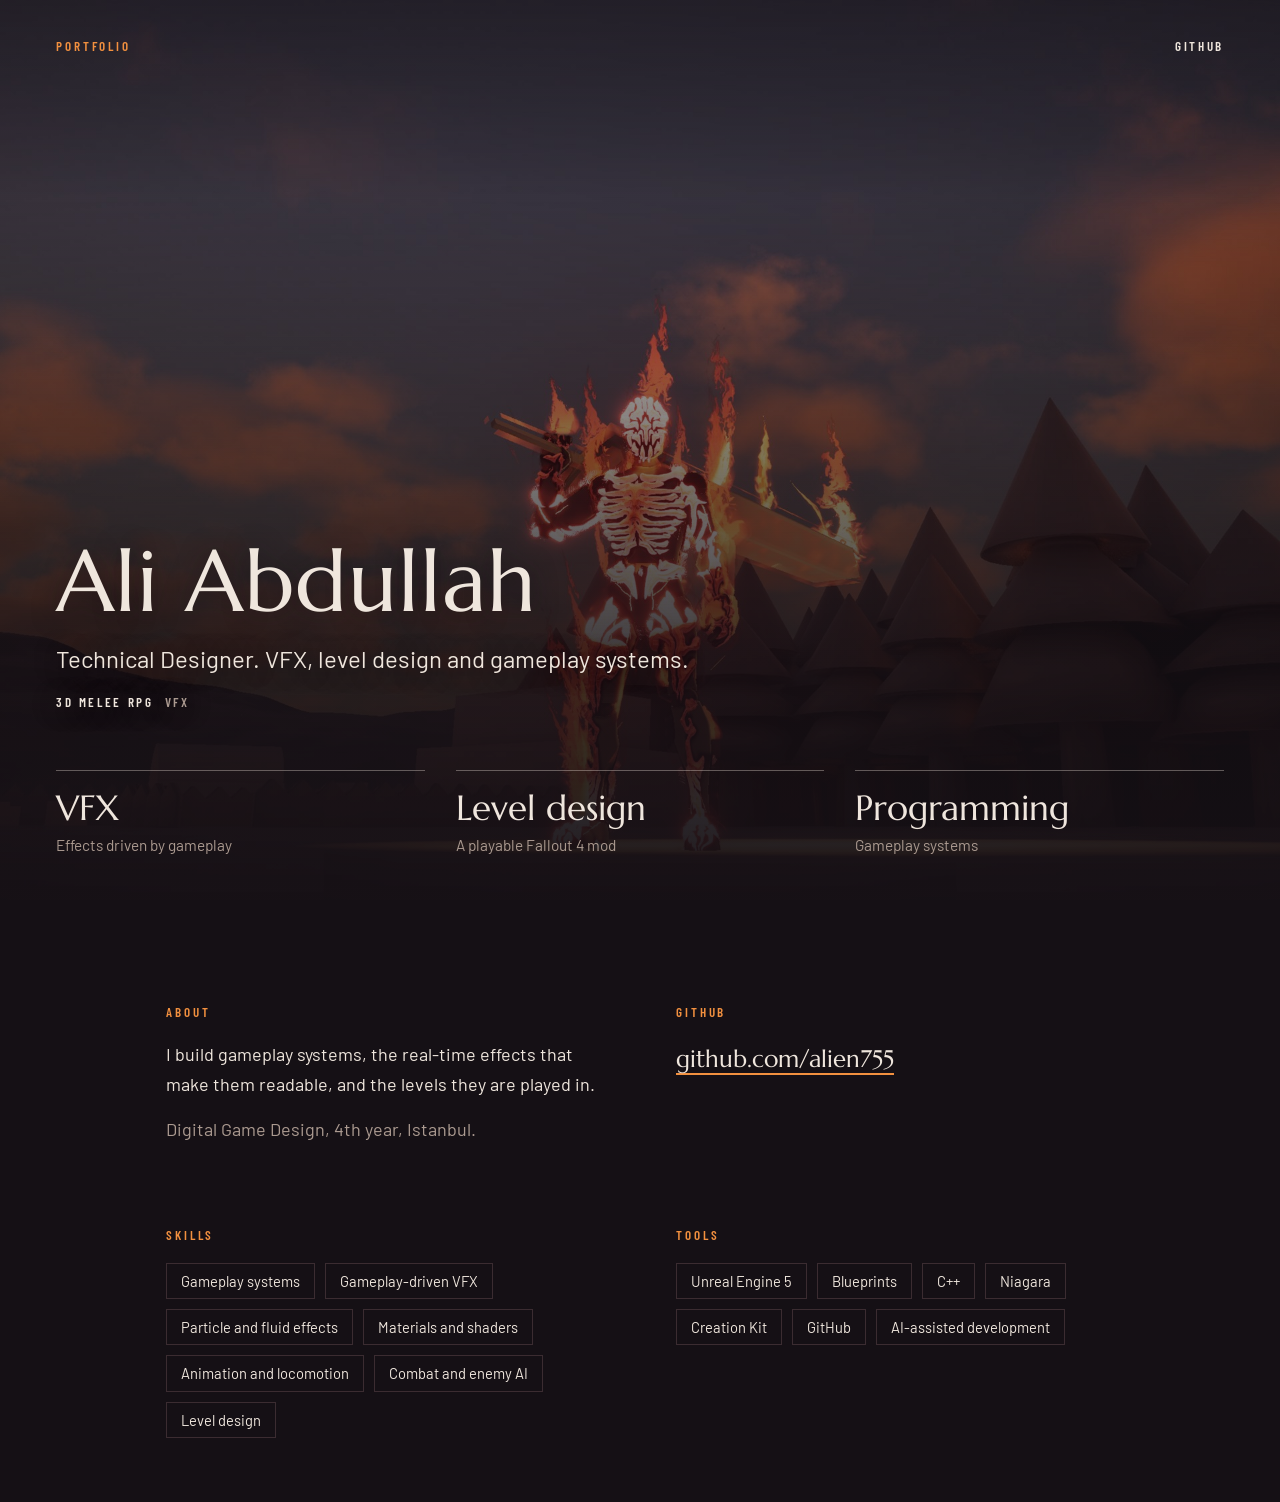
==== commit 1c67f7d5: "Transformation clip on the VFX page; sharp pictures in the moving backgrounds; in-game stills small " ====
--- a/index.html
+++ b/index.html
@@ -9,7 +9,7 @@
 <meta property="og:description" content="Technical Designer. VFX, level design and gameplay systems.">
 <meta property="og:image" content="https://alien755.github.io/portfolio/img/hero.jpg">
 <link rel="stylesheet" href="https://fonts.googleapis.com/css2?family=Barlow:wght@400;500;600&family=Barlow+Condensed:wght@500;600&family=Marcellus&display=swap">
-<link rel="stylesheet" href="styles.css">
+<link rel="stylesheet" href="styles.css?v=4">
 </head>
 <body>
 
@@ -83,9 +83,9 @@
   (function () {
     var works = [
       { src: "img/home-demon.jpg", pos: "50% 45%", title: "3D Melee RPG", kind: "VFX" },
-      { src: "img/home-mod-cave.jpg", pos: "50% 50%", title: "Overkill Protocol", kind: "Level design" },
+      { src: "img/ld-07.jpg", pos: "50% 45%", title: "Overkill Protocol", kind: "Level design" },
       { src: "img/hero.jpg", pos: "50% 62%", title: "3D Melee RPG", kind: "VFX" },
-      { src: "img/home-mod-arena.jpg", pos: "50% 50%", title: "Overkill Protocol", kind: "Level design" }
+      { src: "img/ld-01.jpg", pos: "50% 52%", title: "Overkill Protocol", kind: "Level design" }
     ];
     var layers = document.querySelectorAll(".slide");
     var now = document.getElementById("now");
--- a/styles.css
+++ b/styles.css
@@ -295,3 +295,7 @@
   html { scroll-behavior: auto; }
   .slide { animation: none; transition-duration: 0.01s; }
 }
+
+/* A short looping clip shown like a moving picture. */
+.frame.clip { aspect-ratio: 16 / 9; }
+.frame.clip video { display: block; width: 100%; height: 100%; object-fit: cover; background: #000; }
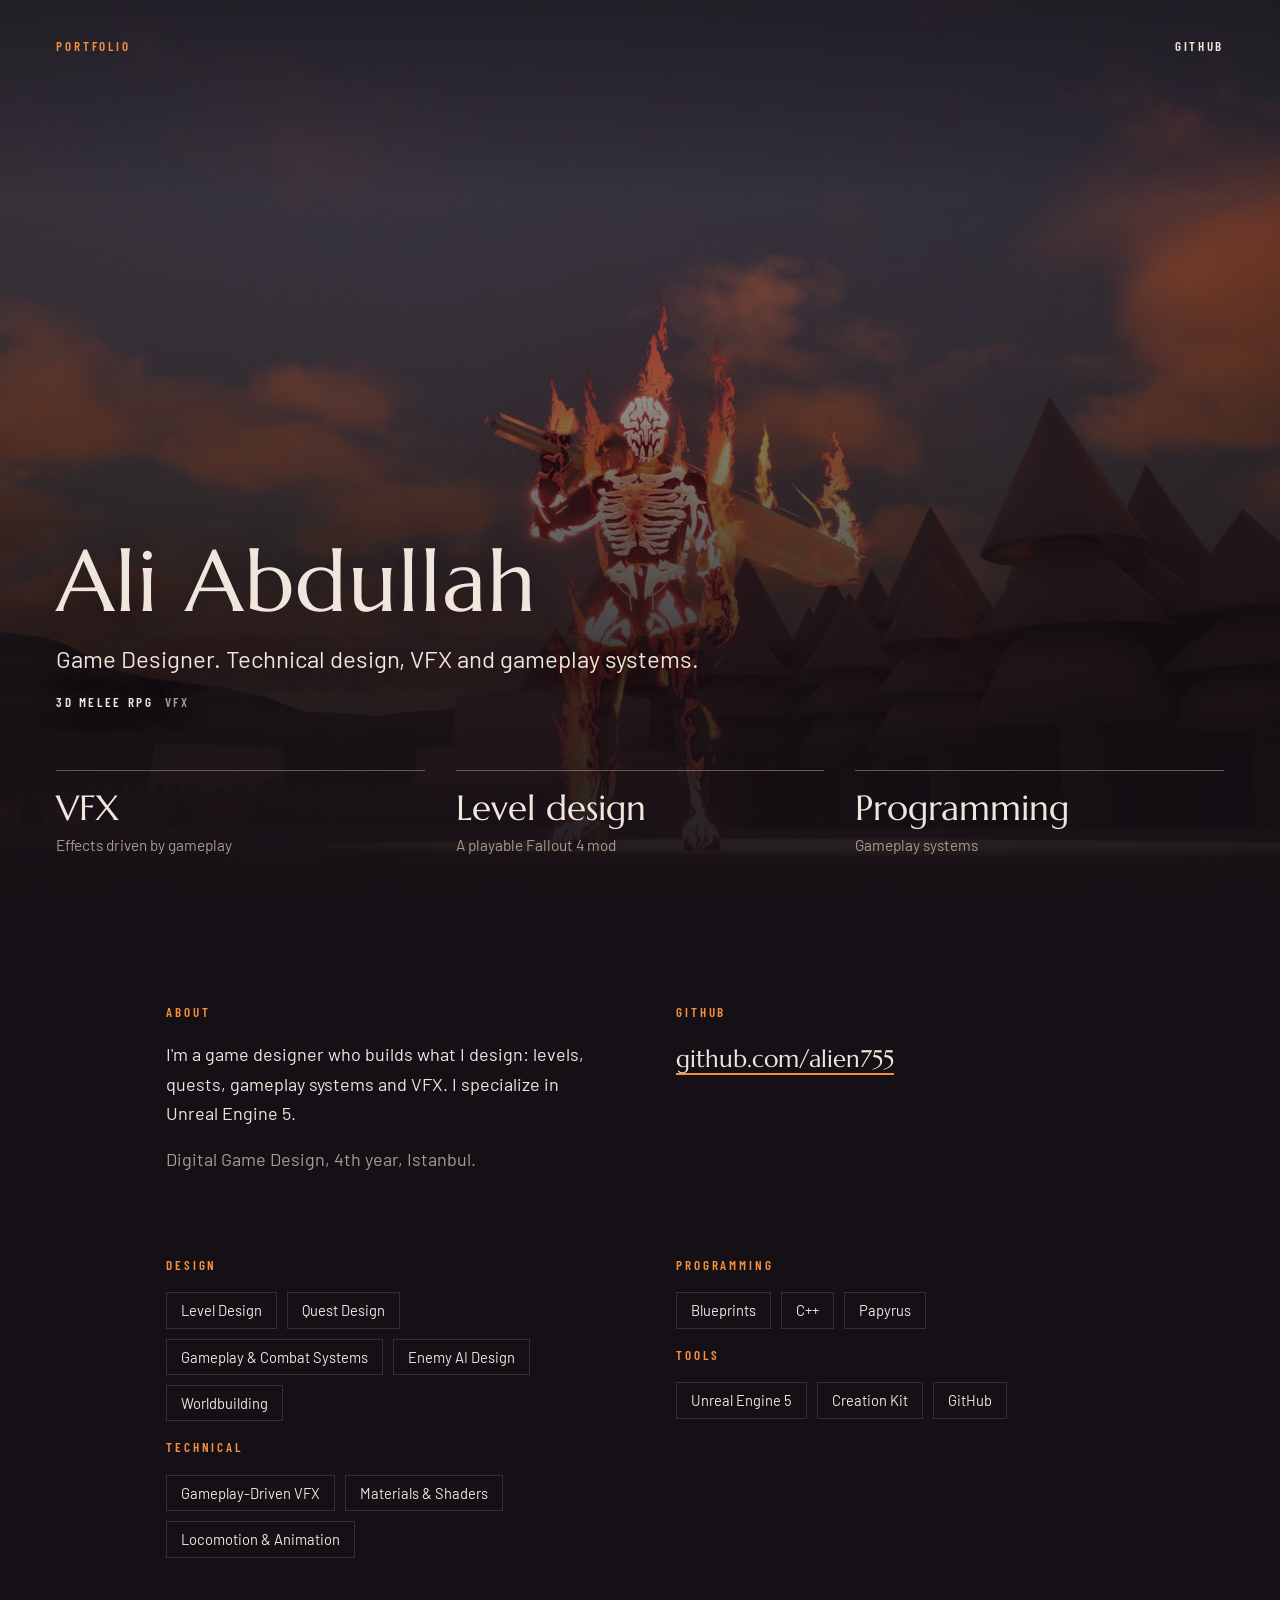
==== commit 5a2b5317: "Match the new CV: Game Designer title, profile, skills, programming and tools; new roles on the proj" ====
--- a/index.html
+++ b/index.html
@@ -4,9 +4,9 @@
 <meta charset="utf-8">
 <meta name="viewport" content="width=device-width, initial-scale=1">
 <title>Ali Abdullah Portfolio</title>
-<meta name="description" content="Technical Designer. VFX, level design and gameplay systems.">
+<meta name="description" content="Game Designer. Technical design, VFX and gameplay systems.">
 <meta property="og:title" content="Ali Abdullah Portfolio">
-<meta property="og:description" content="Technical Designer. VFX, level design and gameplay systems.">
+<meta property="og:description" content="Game Designer. Technical design, VFX and gameplay systems.">
 <meta property="og:image" content="https://alien755.github.io/portfolio/img/hero.jpg">
 <link rel="stylesheet" href="https://fonts.googleapis.com/css2?family=Barlow:wght@400;500;600&family=Barlow+Condensed:wght@500;600&family=Marcellus&display=swap">
 <link rel="stylesheet" href="styles.css?v=4">
@@ -29,7 +29,7 @@
     <div class="stage-body">
       <div class="stage-name">
         <h1>Ali Abdullah</h1>
-        <p class="role">Technical Designer. VFX, level design and gameplay systems.</p>
+        <p class="role">Game Designer. Technical design, VFX and gameplay systems.</p>
         <p class="now" id="now"><b>3D Melee RPG</b> &nbsp;VFX</p>
       </div>
       <nav class="doors" aria-label="Sections">
@@ -44,7 +44,7 @@
     <section class="about">
       <div>
         <span class="label">About</span>
-        <p>I build gameplay systems, the real-time effects that make them readable, and the levels they are played in.</p>
+        <p>I'm a game designer who builds what I design: levels, quests, gameplay systems and VFX. I specialize in Unreal Engine 5.</p>
         <p class="muted">Digital Game Design, 4th year, Istanbul.</p>
       </div>
       <div>
@@ -52,27 +52,33 @@
         <p><a class="link" href="https://github.com/alien755">github.com/alien755</a></p>
       </div>
       <div>
-        <span class="label">Skills</span>
+        <span class="label">Design</span>
         <ul class="tags">
-          <li>Gameplay systems</li>
-          <li>Gameplay-driven VFX</li>
-          <li>Particle and fluid effects</li>
-          <li>Materials and shaders</li>
-          <li>Animation and locomotion</li>
-          <li>Combat and enemy AI</li>
-          <li>Level design</li>
+          <li>Level Design</li>
+          <li>Quest Design</li>
+          <li>Gameplay &amp; Combat Systems</li>
+          <li>Enemy AI Design</li>
+          <li>Worldbuilding</li>
+        </ul>
+        <span class="label">Technical</span>
+        <ul class="tags">
+          <li>Gameplay-Driven VFX</li>
+          <li>Materials &amp; Shaders</li>
+          <li>Locomotion &amp; Animation</li>
         </ul>
       </div>
       <div>
+        <span class="label">Programming</span>
+        <ul class="tags">
+          <li>Blueprints</li>
+          <li>C++</li>
+          <li>Papyrus</li>
+        </ul>
         <span class="label">Tools</span>
         <ul class="tags">
           <li>Unreal Engine 5</li>
-          <li>Blueprints</li>
-          <li>C++</li>
-          <li>Niagara</li>
           <li>Creation Kit</li>
           <li>GitHub</li>
-          <li>AI-assisted development</li>
         </ul>
       </div>
     </section>
